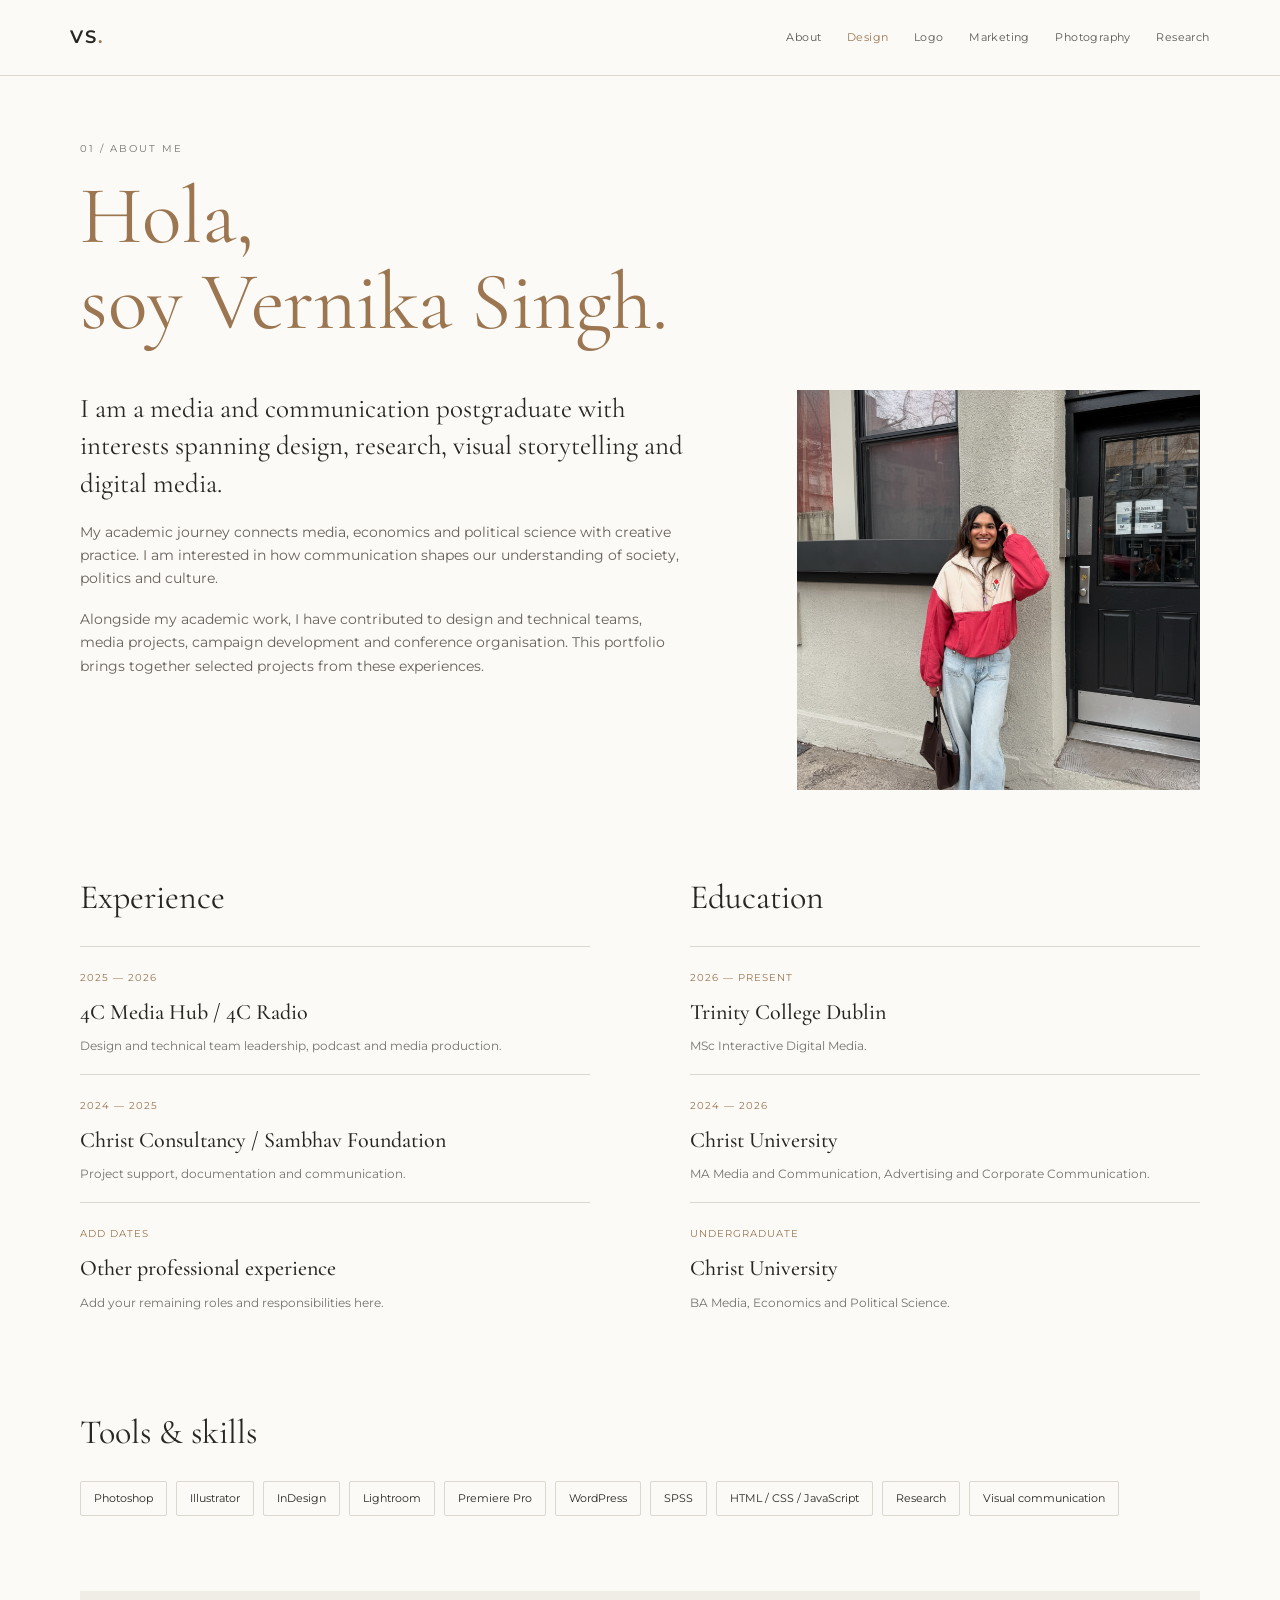
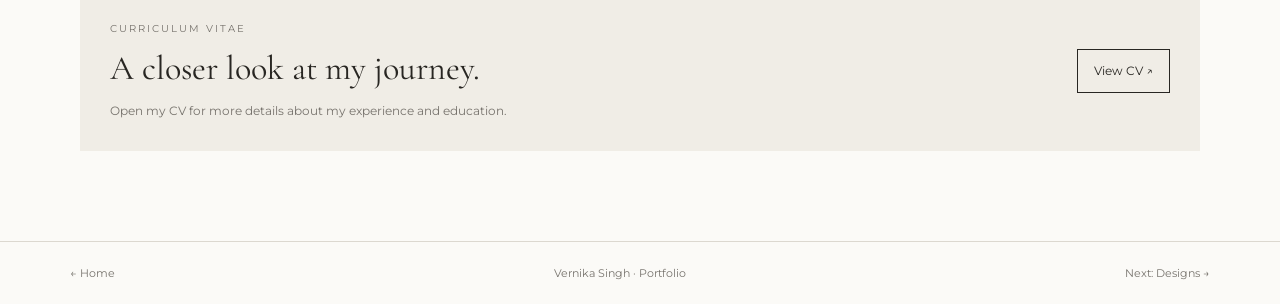
==== about.html @ 8a883cb4 "Initial portfolio website" ====
<!DOCTYPE html>
<html lang="en">
<head>
  <meta charset="UTF-8">
  <meta name="viewport" content="width=device-width, initial-scale=1.0">
  <title>About Me — Vernika Singh</title>
  <link rel="stylesheet" href="style.css">
  <script src="script.js" defer></script>
</head>
<body>

 <!-- HEADER -->

  <header class="site-header">

    <a class="small-mark" href="index.html">VS<span>.</span></a>

    <nav class="main-nav">
      <a href="about.html">About</a>
      <a href="designs.html" class="active">Design</a>
      <a href="logo.html">Logo</a>
      <a href="marketing.html">Marketing</a>
      <a href="photography.html">Photography</a>
      <a href="research.html">Research</a>
    </nav>

  </header>

  <main class="page-shell">
    <p class="eyebrow">01 / ABOUT ME</p>
    <h1 class="script-heading">Hola,<br>soy Vernika Singh.</h1>

    <section class="intro-grid">
      <div>
        <p class="lead">
          I am a media and communication postgraduate with interests
          spanning design, research, visual storytelling and digital media.
        </p>

        <p>
          My academic journey connects media, economics and political
          science with creative practice. I am interested in how
          communication shapes our understanding of society, politics
          and culture.
        </p>

        <p>
          Alongside my academic work, I have contributed to design and
          technical teams, media projects, campaign development and
          conference organisation. This portfolio brings together
          selected projects from these experiences.
        </p>
      </div>

      
<div class="portrait-placeholder">
 <img
  src="./images/portrait.jpeg"
  alt="Portrait of Vernika Singh"
  class="about-photo"
>
</div>
    </section>

    <section class="resume-grid">
      <div>
        <h2>Experience</h2>

        <article class="resume-item">
          <span class="date">2025 — 2026</span>
          <h3>4C Media Hub / 4C Radio</h3>
          <p>Design and technical team leadership, podcast and media production.</p>
        </article>

        <article class="resume-item">
          <span class="date">2024 — 2025</span>
          <h3>Christ Consultancy / Sambhav Foundation</h3>
          <p>Project support, documentation and communication.</p>
        </article>

        <article class="resume-item">
          <span class="date">Add dates</span>
          <h3>Other professional experience</h3>
          <p>Add your remaining roles and responsibilities here.</p>
        </article>
      </div>

      <div>
        <h2>Education</h2>

        <article class="resume-item">
          <span class="date">2026 — Present</span>
          <h3>Trinity College Dublin</h3>
          <p>MSc Interactive Digital Media.</p>
        </article>

        <article class="resume-item">
          <span class="date">2024 — 2026</span>
          <h3>Christ University</h3>
          <p>MA Media and Communication, Advertising and Corporate Communication.</p>
        </article>

        <article class="resume-item">
          <span class="date">Undergraduate</span>
          <h3>Christ University</h3>
          <p>BA Media, Economics and Political Science.</p>
        </article>
      </div>
    </section>

    <section class="skills-section">
      <h2>Tools &amp; skills</h2>
      <div class="tag-list">
        <span>Photoshop</span>
        <span>Illustrator</span>
        <span>InDesign</span>
        <span>Lightroom</span>
        <span>Premiere Pro</span>
        <span>WordPress</span>
        <span>SPSS</span>
        <span>HTML / CSS / JavaScript</span>
        <span>Research</span>
        <span>Visual communication</span>
      </div>
    </section>

    <section class="cv-panel">
      <div>
        <p class="eyebrow">CURRICULUM VITAE</p>
        <h2>A closer look at my journey.</h2>
        <p>Open my CV for more details about my experience and education.</p>
      </div>

      <a
  class="text-button"
  href="documents/VeSingh_CV.pdf"
  target="_blank"
  rel="noopener"
>
  View CV ↗
</a>

    </section>
  </main>

  <footer class="site-footer">
    <a href="index.html">← Home</a>
    <span>Vernika Singh · Portfolio</span>
    <a href="designs.html">Next: Designs →</a>
  </footer>

</body>
</html>
---- style.css ----
@import url('https://fonts.googleapis.com/css2?family=Cormorant+Garamond:wght@300;400;500;600;700&family=Montserrat:wght@300;400;500;600;700&display=swap');

/* COLOURS AND BASIC SETTINGS */

:root {
  --paper: #fbfaf7;
  --ink: #282622;
  --muted: #77736d;
  --line: #dcd8d0;
  --accent: #9b7651;
  --wine: #5d2827;
}

* {
  box-sizing: border-box;
  margin: 0;
  padding: 0;
}

html {
  scroll-behavior: smooth;
}

body {
  background: var(--paper);
  color: var(--ink);
  font-family: 'Montserrat', sans-serif;
  font-size: 14px;
  line-height: 1.65;
}

a {
  color: inherit;
  text-decoration: none;
}

button {
  font: inherit;
}

/* NAVIGATION */

.topbar {
  min-height: 76px;
  padding: 18px 5.5%;
  display: flex;
  align-items: center;
  justify-content: space-between;
  gap: 28px;
  border-bottom: 1px solid var(--line);
  background: rgba(251, 250, 247, 0.96);
}

.small-mark {
  font-size: 18px;
  letter-spacing: 2px;
  font-weight: 600;
  flex-shrink: 0;
}

.small-mark span {
  color: var(--accent);
}

.site-nav {
  display: flex;
  align-items: center;
  gap: clamp(12px, 2vw, 30px);
  flex-wrap: wrap;
}

.site-nav a {
  font-size: 11px;
  letter-spacing: 0.4px;
  color: #5c5852;
}

.site-nav a:hover,
.site-nav a[aria-current="page"] {
  color: var(--accent);
}

.menu-toggle {
  display: none;
  background: none;
  border: 1px solid var(--line);
  padding: 6px 10px;
  cursor: pointer;
}

/* HOMEPAGE COVER */

.cover {
  min-height: calc(100vh - 76px);
  max-width: 1100px;
  margin: auto;
  padding: 7vh 7% 30px;
  display: flex;
  flex-direction: column;
  justify-content: center;
}

.cover-kicker,
.eyebrow {
  font-size: 10px;
  letter-spacing: 2px;
  color: var(--muted);
  text-transform: uppercase;
}

.cover-kicker {
  text-align: center;
  margin-bottom: 28px;
}

.cover-title {
  position: relative;
  width: min(650px, 100%);
  margin: 0 auto 38px;
  font-family: 'Cormorant Garamond', serif;
  font-weight: 300;
  line-height: 0.7;
  letter-spacing: -5px;
}

.cover-title .port,
.cover-title .folio {
  display: block;
  font-size: clamp(90px, 18vw, 190px);
  font-weight: 300;
}

.cover-title .port {
  padding-left: 10%;
}

.cover-title .folio {
  text-align: right;
  padding-right: 5%;
}

.cover-title .year {
  font-family: 'Montserrat', sans-serif;
  font-size: 15px;
  letter-spacing: 1px;
  vertical-align: top;
  margin-left: 12px;
  color: var(--accent);
}

.cover-name {
  display: block;
  text-align: center;
  font-family: 'Montserrat', sans-serif;
  font-size: 10px;
  letter-spacing: 5px;
  margin-top: 36px;
}

.cover-index {
  display: grid;
  grid-template-columns: repeat(3, 1fr);
  gap: 12px 24px;
  border-top: 1px solid var(--line);
  padding-top: 22px;
  max-width: 690px;
  width: 100%;
  margin: 0 auto;
}

.cover-index a {
  font-family: 'Cormorant Garamond', serif;
  font-size: 18px;
}

.cover-index a:hover {
  color: var(--accent);
}

.cover-footer {
  display: flex;
  justify-content: space-between;
  gap: 20px;
  border-top: 1px solid var(--line);
  margin-top: 45px;
  padding-top: 14px;
  color: var(--muted);
  font-size: 10px;
}

/* SHARED PAGE LAYOUT */

.page-shell {
  width: min(1120px, 89%);
  margin: 0 auto;
  padding: 65px 0 90px;
}

/* MAIN HEADINGS â€” CORMORANT GARAMOND */

.script-heading {
  font-family: 'Cormorant Garamond', serif;
  font-weight: 400;
  font-size: clamp(48px, 7vw, 82px);
  line-height: 1.05;
  color: var(--accent);
  margin: 15px 0 22px;
}

.page-intro {
  font-family: 'Cormorant Garamond', serif;
  font-size: 25px;
  max-width: 620px;
  line-height: 1.4;
  color: #575149;
  margin: 0 0 54px;
}

/* ABOUT PAGE */

.intro-grid {
  display: grid;
  grid-template-columns: 1.2fr 0.8fr;
  gap: 10%;
  align-items: start;
  margin: 45px 0 80px;
}

.intro-grid p {
  margin: 0 0 18px;
  color: #666159;
  max-width: 650px;
}

.intro-grid .lead {
  font-family: 'Cormorant Garamond', serif;
  font-size: 27px;
  line-height: 1.4;
  color: var(--ink);
}

.portrait-placeholder {
  min-height: 330px;
  background: #eeebe4;
  display: flex;
  align-items: center;
  justify-content: center;
  flex-direction: column;
  text-align: center;
  color: var(--muted);
  padding: 25px;
  font-family: 'Cormorant Garamond', serif;
  font-size: 25px;
}

.portrait-placeholder small {
  font-family: 'Montserrat', sans-serif;
  font-size: 11px;
  max-width: 220px;
  margin-top: 12px;
}

.resume-grid {
  display: grid;
  grid-template-columns: 1fr 1fr;
  gap: 9%;
}

.resume-grid h2,
.skills-section h2,
.cv-panel h2 {
  font-family: 'Cormorant Garamond', serif;
  font-size: 34px;
  font-weight: 400;
  margin-bottom: 20px;
}

.resume-item {
  padding: 18px 0;
  border-top: 1px solid var(--line);
}

.resume-item .date {
  font-size: 10px;
  letter-spacing: 1px;
  color: var(--accent);
  text-transform: uppercase;
}

.resume-item h3 {
  font-family: 'Cormorant Garamond', serif;
  font-size: 22px;
  font-weight: 500;
  margin: 6px 0;
}

.resume-item p {
  color: var(--muted);
  font-size: 12px;
}

.skills-section {
  margin-top: 75px;
}

.tag-list {
  display: flex;
  flex-wrap: wrap;
  gap: 9px;
}

.tag-list span {
  border: 1px solid var(--line);
  padding: 7px 13px;
  border-radius: 2px;
  font-size: 11px;
}

.cv-panel {
  display: flex;
  justify-content: space-between;
  align-items: center;
  gap: 25px;
  margin-top: 75px;
  padding: 30px;
  background: #f0ede6;
}

.cv-panel h2 {
  margin: 4px 0;
}

.cv-panel p:not(.eyebrow) {
  color: var(--muted);
  font-size: 12px;
}

.text-button {
  border: 1px solid var(--ink);
  padding: 11px 16px;
  white-space: nowrap;
  font-size: 12px;
}

.text-button:hover {
  background: var(--ink);
  color: white;
}

/* PORTFOLIO GALLERIES */

.portfolio-tools {
  display: flex;
  justify-content: space-between;
  border-top: 1px solid var(--line);
  padding: 13px 0;
  margin-bottom: 28px;
  color: var(--muted);
  font-size: 10px;
  letter-spacing: 1.3px;
}

.work-grid {
  display: grid;
  grid-template-columns: repeat(2, minmax(0, 1fr));
  gap: 55px 26px;
}

.work-card {
  min-width: 0;
}

.image-button {
  position: relative;
  display: block;
  width: 100%;
  aspect-ratio: 4 / 3;
  background: #efede7;
  border: 0;
  overflow: hidden;
  cursor: pointer;
  text-align: center;
}

.image-button img {
  width: 100%;
  height: 100%;
  object-fit: cover;
  transition: transform 0.5s ease;
}

.image-button:hover img {
  transform: scale(1.035);
}

.image-placeholder {
  position: absolute;
  inset: 0;
  display: flex;
  align-items: center;
  justify-content: center;
  flex-direction: column;
  color: #827b70;
  font-family: 'Cormorant Garamond', serif;
  font-size: 25px;
}

.image-placeholder small {
  font-family: 'Montserrat', sans-serif;
  font-size: 10px;
  margin-top: 8px;
}

.image-overlay {
  position: absolute;
  right: 14px;
  bottom: 14px;
  background: rgba(251, 250, 247, 0.93);
  padding: 7px 11px;
  font-size: 11px;
  opacity: 0;
  transition: opacity 0.2s;
}

.image-button:hover .image-overlay,
.image-button:focus-visible .image-overlay {
  opacity: 1;
}

.work-caption {
  display: flex;
  justify-content: space-between;
  gap: 15px;
  margin-top: 15px;
}

.work-caption h2 {
  font-family: 'Cormorant Garamond', serif;
  font-size: 25px;
  font-weight: 400;
  line-height: 1.2;
}

.work-caption p {
  font-size: 11px;
  color: var(--muted);
  margin-top: 4px;
}

.work-caption > span {
  font-size: 10px;
  color: var(--muted);
}

.work-description {
  font-size: 12px;
  color: var(--muted);
  max-width: 480px;
  margin-top: 12px;
}

/* FOOTER */

.site-footer {
  border-top: 1px solid var(--line);
  padding: 22px 5.5%;
  display: flex;
  align-items: center;
  justify-content: space-between;
  gap: 15px;
  font-size: 11px;
  color: var(--muted);
}

.site-footer a:hover {
  color: var(--accent);
}

/* PROJECT POP-UP */

.project-modal {
  border: 0;
  padding: 0;
  width: min(850px, 92vw);
  max-height: 90vh;
  margin: auto;
  background: var(--paper);
  color: var(--ink);
}

.project-modal::backdrop {
  background: rgba(30, 26, 23, 0.72);
}

.project-modal > img {
  display: block;
  width: 100%;
  max-height: 58vh;
  object-fit: contain;
  background: #eeebe4;
}

.modal-close {
  position: sticky;
  float: right;
  top: 10px;
  margin: 10px 10px 0 0;
  z-index: 2;
  width: 35px;
  height: 35px;
  border: 0;
  border-radius: 50%;
  background: var(--paper);
  font-size: 22px;
  cursor: pointer;
}

.modal-text {
  padding: 25px 30px 32px;
}

.modal-text h2 {
  font-family: 'Cormorant Garamond', serif;
  font-size: 35px;
  font-weight: 400;
  margin: 5px 0 10px;
}

.modal-text > p:last-child {
  color: var(--muted);
  max-width: 650px;
}

/* MOBILE RESPONSIVENESS */

@media (max-width: 760px) {
  .topbar {
    position: relative;
    flex-wrap: wrap;
  }

  .menu-toggle {
    display: block;
  }

  .site-nav {
    display: none;
    width: 100%;
    flex-direction: column;
    align-items: flex-start;
    padding: 12px 0;
  }

  .site-nav.open {
    display: flex;
  }

  .cover {
    padding-top: 9vh;
  }

  .cover-title {
    letter-spacing: -3px;
  }

  .cover-index {
    grid-template-columns: repeat(2, 1fr);
  }

  .cover-footer {
    flex-direction: column;
    gap: 5px;
  }

  .page-shell {
    padding-top: 45px;
  }

  .intro-grid,
  .resume-grid {
    grid-template-columns: 1fr;
    gap: 35px;
  }

  .portrait-placeholder {
    min-height: 260px;
  }

  .work-grid {
    grid-template-columns: 1fr;
    gap: 38px;
  }

  .page-intro {
    font-size: 22px;
    margin-bottom: 35px;
  }

  .cv-panel {
    align-items: flex-start;
    flex-direction: column;
  }

  .site-footer {
    flex-wrap: wrap;
  }
}

/* REDUCE ANIMATIONS WHEN REQUESTED BY THE DEVICE */

@media (prefers-reduced-motion: reduce) {
  html {
    scroll-behavior: auto;
  }

  *,
  *::before,
  *::after {
    transition: none !important;
  }
}
.small-mark {
  cursor: pointer;
  transition: color 0.2s ease;
}

.small-mark:hover {
  color: var(--accent);
}

/* About page portrait */

.portrait-placeholder {
  padding: 0;
  overflow: hidden;
  min-height: 330px;
}

.about-photo {
  display: block;
  width: 100%;
  height: 400px;
  object-fit: cover;
  object-position: center;
}
.image-overlay {
  display: none !important;
}

/* =========================================
   LOGO PORTFOLIO
========================================= */

/* Main logo page spacing */
.logo-page {
  width: 100%;
  padding: 0 5.5%;
  box-sizing: border-box;
}

/* Logo grid */
.logo-grid {
  display: grid;
  grid-template-columns: repeat(3, minmax(0, 1fr));
  align-items: start;
  column-gap: 30px;
  row-gap: 55px;
  width: 100%;
}

/* Individual logo cards */
.logo-card {
  width: 100%;
  min-width: 0;
  align-self: start;
}

/* Logo image containers */
.logo-trigger {
  display: flex;
  align-items: center;
  justify-content: center;

  width: 100%;
  aspect-ratio: 4 / 3;

  padding: 25px;
  margin: 0;

  border: none;
  background: #e9e4dc;

  cursor: pointer;
  overflow: hidden;
  box-sizing: border-box;
}

/* Individual logo images */
.logo-trigger img {
  display: block;

  width: 100%;
  height: 100%;

  object-fit: contain;
  object-position: center;

  transition: transform 0.6s ease;
}

/* Hover effect */
.logo-trigger:hover img {
  transform: scale(1.035);
}

/* Logo project labels */
.logo-index {
  font-family: 'Montserrat', sans-serif;
  font-size: 9px;
  font-weight: 400;
  letter-spacing: 1.5px;
  line-height: 1.6;

  color: #9b8068;

  margin-top: 15px;
}

/* =========================================
   LOGO MODAL
========================================= */

.logo-modal {
  display: none;

  position: fixed;
  inset: 0;

  z-index: 1000;

  align-items: center;
  justify-content: center;

  padding: 30px;
}

.logo-modal.active {
  display: flex;
}

/* Dark background behind modal */
.logo-modal-backdrop {
  position: absolute;
  inset: 0;

  background: rgba(25, 22, 19, 0.85);
}

/* Modal content */
.logo-modal-content {
  position: relative;
  z-index: 2;

  width: 100%;
  max-width: 1000px;
  max-height: 90vh;

  overflow-y: auto;

  padding: 45px;

  background: #f5f2ed;
  box-sizing: border-box;
}

/* Close button */
.modal-close {
  position: absolute;

  top: 18px;
  right: 22px;

  border: none;
  background: transparent;

  color: #302820;

  font-size: 30px;
  cursor: pointer;
}

/* Modal category */
#modalCategory {
  font-family: 'Montserrat', sans-serif;
  font-size: 10px;
  letter-spacing: 2px;
  text-transform: uppercase;

  color: #9b8068;

  margin-bottom: 12px;
}

/* Modal title */
#modalTitle {
  font-family: 'Cormorant Garamond', serif;
  font-size: 38px;
  font-weight: 500;

  color: #302820;

  margin-bottom: 18px;
}

/* Modal description */
#modalDescription {
  font-family: 'Montserrat', sans-serif;
  font-size: 13px;
  line-height: 1.9;

  color: #62594f;

  max-width: 700px;
  margin-bottom: 30px;
}

/* Additional project images */
#modalGallery {
  display: grid;

  grid-template-columns: repeat(2, minmax(0, 1fr));
  gap: 18px;

  margin-top: 25px;
}

#modalGallery img {
  display: block;

  width: 100%;
  height: auto;
  max-height: 450px;

  object-fit: contain;

  background: #e9e4dc;
}

/* Modal navigation */
#previousProject,
#nextProject {
  border: 1px solid #9b8068;

  background: transparent;
  color: #302820;

  padding: 12px 20px;

  font-family: 'Montserrat', sans-serif;
  font-size: 10px;
  letter-spacing: 1px;
  text-transform: uppercase;

  cursor: pointer;

  transition: background 0.3s ease, color 0.3s ease;
}

#previousProject:hover,
#nextProject:hover {
  background: #302820;
  color: #f5f2ed;
}

/* Project counter */
#projectCounter {
  font-family: 'Montserrat', sans-serif;
  font-size: 10px;
  letter-spacing: 1px;

  color: #9b8068;
}

/* =========================================
   TABLET RESPONSIVENESS
========================================= */

@media (max-width: 950px) {

  .logo-grid {
    grid-template-columns: repeat(2, minmax(0, 1fr));
    column-gap: 25px;
    row-gap: 40px;
  }

  .logo-page {
    padding: 0 4%;
  }

  .logo-modal-content {
    padding: 35px;
  }

}

/* =========================================
   MOBILE RESPONSIVENESS
========================================= */

@media (max-width: 600px) {

  .logo-grid {
    grid-template-columns: 1fr;
    gap: 35px;
  }

  .logo-page {
    padding: 0 5%;
  }

  .logo-trigger {
    padding: 20px;
  }

  .logo-modal {
    padding: 12px;
  }

  .logo-modal-content {
    padding: 35px 20px;
  }

  #modalTitle {
    font-size: 30px;
  }

  #modalGallery {
    grid-template-columns: 1fr;
  }

  #previousProject,
  #nextProject {
    padding: 10px 14px;
  }

}


/* =================================
   MARKETING PAGE
================================= */

.marketing-page {
  max-width: 1400px;
  margin: 0 auto;
  padding: 75px 7% 100px;
}

/* Introduction */

.marketing-intro {
  max-width: 700px;
  margin-bottom: 75px;
}

.marketing-intro .eyebrow {
  font-size: 10px;
  letter-spacing: 2px;
  color: #9b8068;
  margin-bottom: 18px;
}

.marketing-intro h1 {
  font-family: 'Cormorant Garamond', serif;
  font-size: clamp(60px, 8vw, 100px);
  font-weight: 400;
  line-height: 1;
  margin: 0;
}

.marketing-intro h1 span {
  color: #a17c59;
}

.marketing-intro > p:last-child {
  max-width: 500px;
  font-size: 13px;
  line-height: 1.9;
  color: #77716b;
  margin-top: 22px;
}

/* Project grid */

.marketing-grid {
  display: grid;
  grid-template-columns: repeat(2, minmax(0, 1fr));
  gap: 65px 35px;
}

.marketing-card {
  min-width: 0;
}

.marketing-number {
  display: block;
  font-size: 9px;
  letter-spacing: 1.8px;
  color: #9b8068;
  margin-bottom: 15px;
}

/* PDF thumbnail boxes */

.marketing-document {
  width: 100%;
  height: 320px;
  background: transparent;
  border: none;
  overflow: hidden;
  position: relative;
}

.marketing-document a {
  display: block;
  width: 100%;
  height: 100%;
}

.marketing-document img {
  display: block;
  width: 100%;
  height: 100%;
  object-fit: cover;
  object-position: center;
  transition: transform 0.4s ease;
}

.marketing-document:hover img {
  transform: scale(1.02);
}

/* Project information */

.marketing-card-info {
  display: flex;
  flex-direction: column;
  gap: 18px;
  padding-top: 18px;
}

.marketing-card-info h2 {
  font-family: 'Cormorant Garamond', serif;
  font-size: 29px;
  font-weight: 500;
  margin: 0 0 8px;
  color: #332c26;
}

.marketing-card-info p {
  font-size: 11px;
  line-height: 1.8;
  color: #77716b;
  margin: 0;
}

/* PDF links */

.marketing-actions {
  display: flex;
  align-items: center;
  gap: 25px;
  padding-top: 14px;
  border-top: 1px solid #ded8cf;
}

.marketing-actions a {
  font-family: 'Montserrat', sans-serif;
  font-size: 10px;
  letter-spacing: 0.4px;
  color: #8b7055;
  text-decoration: none;
  transition: color 0.3s ease;
}

.marketing-actions a:hover {
  color: #332c26;
}

/* Mobile layout */

@media (max-width: 700px) {

  .marketing-page {
    padding: 50px 6% 70px;
  }

  .marketing-intro {
    margin-bottom: 55px;
  }

  .marketing-grid {
    grid-template-columns: 1fr;
    gap: 45px;
  }

  .marketing-document {
    height: 260px;
  }

  .marketing-card-info h2 {
    font-size: 27px;
  }

}


/* =========================================
   DESIGN PAGE
========================================= */

.design-page {
  width: 100%;
  max-width: 1600px;
  margin: 0 auto;
  padding: 75px 5.5% 100px;
  box-sizing: border-box;
  background: #fbfaf7;
}


/* INTRODUCTION */

.design-intro {
  max-width: 750px;
  margin-bottom: 100px;
}

.design-intro .eyebrow,
.section-number {
  font-family: 'Montserrat', sans-serif;
  font-size: 10px;
  font-weight: 400;
  letter-spacing: 2px;
  color: #9b8068;
  margin-bottom: 18px;
}

.design-intro h1 {
  font-family: 'Cormorant Garamond', serif;
  font-size: clamp(60px, 8vw, 100px);
  font-weight: 400;
  line-height: 1;
  color: #332c26;
  margin: 0;
}

.design-intro h1 span,
.design-section-heading h2 span {
  color: #a17c59;
}

.design-intro > p:last-child,
.design-section-heading > p:last-child {
  max-width: 550px;
  font-family: 'Montserrat', sans-serif;
  font-size: 12px;
  line-height: 1.9;
  color: #77716b;
  margin-top: 22px;
}


/* SECTION LAYOUT */

.design-section {
  margin-bottom: 120px;
}

.design-section-heading {
  max-width: 750px;
  margin-bottom: 45px;
}

.design-section-heading h2 {
  font-family: 'Cormorant Garamond', serif;
  font-size: clamp(45px, 6vw, 68px);
  font-weight: 400;
  line-height: 1.05;
  color: #332c26;
  margin: 0;
}


/* PODCAST COVER GRID */

.design-cover-grid {
  display: grid;
  grid-template-columns: repeat(4, minmax(0, 1fr));
  column-gap: 25px;
  row-gap: 55px;
}

.design-card {
  min-width: 0;
}

.design-card img {
  display: block;
  width: 100%;
  aspect-ratio: 1 / 1;
  object-fit: cover;
  object-position: center;
  border: none;
  border-radius: 0;
}

.design-card-info {
  padding-top: 16px;
}

.design-card-info > span,
.poster-info > span {
  display: block;
  font-family: 'Montserrat', sans-serif;
  font-size: 9px;
  letter-spacing: 1.5px;
  color: #9b8068;
  margin-bottom: 9px;
}

.design-card-info h3,
.poster-info h3 {
  font-family: 'Cormorant Garamond', serif;
  font-size: 25px;
  font-weight: 500;
  color: #332c26;
  margin: 0 0 8px;
}

.design-card-info p,
.poster-info p {
  font-family: 'Montserrat', sans-serif;
  font-size: 11px;
  line-height: 1.9;
  color: #77716b;
  margin: 0;
}


/* WEBSITE GRID */

.website-grid {
  display: grid;
  grid-template-columns: repeat(2, minmax(0, 1fr));
  gap: 65px 35px;
}

.website-card {
  min-width: 0;
}

.website-image {
  width: 100%;
  aspect-ratio: 16 / 10;
  overflow: hidden;
  background: #eee9e1;
}

.website-image img {
  display: block;
  width: 100%;
  height: 100%;
  object-fit: cover;
  object-position: top center;
  transition: transform 0.4s ease;
}

.website-card:hover .website-image img {
  transform: scale(1.02);
}

.website-info {
  padding-top: 20px;
}

.website-info > span {
  font-family: 'Montserrat', sans-serif;
  font-size: 9px;
  letter-spacing: 1.5px;
  color: #9b8068;
}

.website-info h3 {
  font-family: 'Cormorant Garamond', serif;
  font-size: 32px;
  font-weight: 500;
  color: #332c26;
  margin: 10px 0;
}

.website-info p {
  max-width: 500px;
  font-family: 'Montserrat', sans-serif;
  font-size: 11px;
  line-height: 1.9;
  color: #77716b;
  margin: 0 0 18px;
}

.website-info a {
  display: inline-block;
  font-family: 'Montserrat', sans-serif;
  font-size: 10px;
  letter-spacing: 0.4px;
  color: #8b7055;
  text-decoration: none;
  border-bottom: 1px solid #c9b9a7;
  padding-bottom: 5px;
  transition: color 0.3s ease;
}

.website-info a:hover {
  color: #332c26;
}


/* POSTER GRID */

.poster-grid {
  display: grid;
  grid-template-columns: repeat(2, minmax(0, 1fr));
  gap: 65px 35px;
}

.poster-card {
  min-width: 0;
}

.poster-card img {
  display: block;
  width: 100%;
  height: auto;
  border: none;
  border-radius: 0;
  margin: 0;
  padding: 0;
}

.poster-info {
  padding-top: 17px;
}


/* RESPONSIVE LAYOUT */

@media (max-width: 1000px) {

  .design-cover-grid {
    grid-template-columns: repeat(2, minmax(0, 1fr));
  }

}

@media (max-width: 700px) {

  .design-page {
    padding: 50px 6% 70px;
  }

  .design-intro {
    margin-bottom: 75px;
  }

  .design-section {
    margin-bottom: 85px;
  }

  .design-cover-grid {
    grid-template-columns: repeat(2, minmax(0, 1fr));
    gap: 40px 15px;
  }

  .website-grid,
  .poster-grid {
    grid-template-columns: 1fr;
    gap: 45px;
  }

  .design-section-heading {
    margin-bottom: 30px;
  }

}

/* Photography images - non-clickable */

.work-card .image-button {
  display: block;
  width: 100%;
  padding: 0;
  margin: 0;
  border: none;
  background: transparent;
  cursor: default;
}

.work-card .image-button img {
  display: block;
  width: 100%;
  height: auto;
  cursor: default;
}




/* =====================================================
   FINAL CONSISTENCY FIXES â€” SHARED NAVIGATION & PAGES
   These rules align the newer portfolio pages with the
   original homepage styling above.
===================================================== */

/* Shared navigation used by all interior pages */
.site-header {
  min-height: 76px;
  padding: 18px 5.5%;
  display: flex;
  align-items: center;
  justify-content: space-between;
  gap: 28px;
  border-bottom: 1px solid var(--line);
  background: rgba(251, 250, 247, 0.96);
}

.main-nav {
  display: flex;
  align-items: center;
  justify-content: flex-end;
  gap: clamp(12px, 2vw, 28px);
  flex-wrap: wrap;
}

.main-nav a {
  font-size: 11px;
  letter-spacing: 0.4px;
  color: #5c5852;
  transition: color 0.2s ease;
}

.main-nav a:hover,
.main-nav a.active {
  color: var(--accent);
}

/* Research page */
.research-page {
  width: min(1120px, 89%);
  margin: 0 auto;
  padding: 75px 0 90px;
}

.research-intro {
  max-width: 760px;
  margin-bottom: 75px;
}

.research-intro h1 {
  font-family: 'Cormorant Garamond', serif;
  font-size: clamp(60px, 8vw, 100px);
  font-weight: 400;
  line-height: 1;
  color: var(--ink);
  margin: 14px 0 20px;
}

.research-intro h1 span {
  color: var(--accent);
}

.research-intro > p:last-child {
  max-width: 620px;
  color: var(--muted);
  font-size: 13px;
  line-height: 1.9;
}

.research-list {
  border-top: 1px solid var(--line);
}

.research-item {
  display: grid;
  grid-template-columns: 90px minmax(0, 1fr);
  gap: 30px;
  padding: 42px 0 48px;
  border-bottom: 1px solid var(--line);
}

.research-number {
  font-family: 'Cormorant Garamond', serif;
  font-size: 38px;
  line-height: 1;
  color: var(--accent);
}

.research-content { max-width: 820px; }

.research-type {
  margin-bottom: 12px;
  color: var(--accent);
  font-size: 9px;
  letter-spacing: 1.7px;
}

.research-content h2 {
  margin-bottom: 18px;
  color: var(--ink);
  font-family: 'Cormorant Garamond', serif;
  font-size: clamp(27px, 3.2vw, 38px);
  font-weight: 500;
  line-height: 1.15;
}

.research-premise {
  color: #625d56;
  font-size: 12px;
  line-height: 2;
}

.research-footer {
  margin-top: 45px;
  padding-top: 18px;
  border-top: 1px solid var(--line);
  color: var(--muted);
  font-size: 9px;
  letter-spacing: 2px;
}

/* Logo page: consistent tiles, original logo proportions */
.logo-page {
  max-width: 1400px;
  margin: 0 auto;
  padding: 70px 5.5% 95px;
}

.logo-intro {
  max-width: 720px;
  margin-bottom: 65px;
}

.logo-intro h1 {
  margin: 12px 0 16px;
  font-family: 'Cormorant Garamond', serif;
  font-size: clamp(58px, 8vw, 96px);
  font-weight: 400;
  line-height: 1;
}

.logo-intro h1 span { color: var(--accent); }

.logo-intro-text {
  max-width: 550px;
  color: var(--muted);
  font-size: 13px;
  line-height: 1.9;
}

.logo-grid {
  display: grid;
  grid-template-columns: repeat(3, minmax(0, 1fr));
  align-items: start;
  gap: 48px 28px;
}

.logo-card { min-width: 0; }

.logo-trigger {
  display: flex;
  width: 100%;
  aspect-ratio: 4 / 3;
  align-items: center;
  justify-content: center;
  padding: 24px;
  border: 0;
  background: #e9e4dc;
  overflow: hidden;
  cursor: pointer;
}

.logo-trigger img {
  display: block;
  width: 100%;
  height: 100%;
  object-fit: contain;
  object-position: center;
  transition: transform 0.4s ease;
}

.logo-trigger:hover img { transform: scale(1.035); }

.logo-index {
  margin-top: 13px;
  color: var(--accent);
  font-size: 9px;
  letter-spacing: 1.5px;
}

/* Logo modal visibility is controlled by the .is-open class in script.js */
.logo-modal {
  display: none;
  position: fixed;
  inset: 0;
  z-index: 1000;
  align-items: center;
  justify-content: center;
  padding: 24px;
}

.logo-modal.is-open { display: flex; }
.logo-modal-backdrop { position: absolute; inset: 0; background: rgba(25,22,19,.85); }

.logo-modal-content {
  position: relative;
  z-index: 1;
  width: min(1000px, 100%);
  max-height: 90vh;
  overflow-y: auto;
  padding: 42px;
  background: var(--paper);
}

.logo-modal-content .modal-close {
  position: absolute;
  top: 12px;
  right: 18px;
  float: none;
  margin: 0;
  background: transparent;
  color: var(--ink);
  font-size: 30px;
}

#modalCategory { color: var(--accent); font-size: 9px; letter-spacing: 1.8px; }
#modalTitle { margin: 8px 0 14px; font: 500 38px/1.1 'Cormorant Garamond', serif; }
#modalDescription { max-width: 700px; color: var(--muted); font-size: 12px; line-height: 1.9; }

#modalGallery {
  display: grid;
  grid-template-columns: repeat(2, minmax(0, 1fr));
  gap: 16px;
  margin-top: 25px;
}

#modalGallery img {
  display: block;
  width: 100%;
  max-height: 420px;
  object-fit: contain;
  background: #e9e4dc;
}

.modal-navigation {
  display: flex;
  align-items: center;
  justify-content: space-between;
  gap: 15px;
  margin-top: 28px;
}

#previousProject, #nextProject {
  padding: 10px 16px;
  border: 1px solid var(--accent);
  background: transparent;
  color: var(--ink);
  font-size: 10px;
  cursor: pointer;
}

#previousProject:hover, #nextProject:hover { background: var(--ink); color: white; }
#projectCounter { color: var(--muted); font-size: 10px; letter-spacing: 1px; }

/* Marketing page image and document cards */
.marketing-page { width: min(1400px, 100%); }
.marketing-document { height: auto; min-height: 260px; }
.marketing-document img { height: auto; max-height: 520px; object-fit: contain; background: #eeeae3; }

/* Photography images are deliberately not interactive */
.work-card .image-button { cursor: default; }
.work-card .image-button:hover img { transform: none; }
.work-card .image-button img { display: block; width: 100%; height: auto; object-fit: contain; }

/* Consistent footer layout on interior pages */
.site-footer .footer-contact,
.site-footer .footer-social {
  display: flex;
  align-items: center;
  flex-wrap: wrap;
  gap: 12px 22px;
}

/* Responsive layout for shared and page-specific elements */
@media (max-width: 900px) {
  .site-header { align-items: flex-start; }
  .main-nav { gap: 12px 18px; }
  .logo-grid { grid-template-columns: repeat(2, minmax(0, 1fr)); }
}

@media (max-width: 700px) {
  .site-header { flex-direction: column; gap: 12px; padding: 18px 6%; }
  .main-nav { justify-content: flex-start; }
  .research-page { padding: 48px 0 65px; }
  .research-intro { margin-bottom: 48px; }
  .research-item { grid-template-columns: 45px minmax(0, 1fr); gap: 16px; padding: 30px 0; }
  .research-number { font-size: 29px; }
  .logo-page { padding: 48px 6% 70px; }
  .logo-grid { grid-template-columns: repeat(2, minmax(0, 1fr)); gap: 35px 16px; }
  .logo-trigger { padding: 15px; }
  .logo-modal { padding: 10px; }
  .logo-modal-content { padding: 38px 20px 24px; }
  #modalGallery { grid-template-columns: 1fr; }
  .site-footer { flex-direction: column; align-items: flex-start; }
}

@media (max-width: 480px) {
  .main-nav { gap: 10px 14px; }
  .main-nav a { font-size: 10px; }
  .logo-grid { grid-template-columns: 1fr; }
  .logo-trigger { aspect-ratio: 4 / 3; }
  .modal-navigation { flex-wrap: wrap; }
  .cover-index { grid-template-columns: repeat(2, minmax(0, 1fr)); }
}
/* ========================================
   LOGO PROJECT MODAL
   ======================================== */

/* Modal background */
.logo-modal {
    position: fixed;
    inset: 0;
    z-index: 1000;
    display: none;
    align-items: center;
    justify-content: center;
    padding: 24px;
}

.logo-modal.active {
    display: flex;
}

/* Dark background behind the modal */
.logo-modal-backdrop {
    position: absolute;
    inset: 0;
    background: rgba(35, 28, 23, 0.65);
}

/* Main modal panel */
.logo-modal-content {
    position: relative;
    z-index: 1;
    width: min(760px, 100%);
    max-height: 90vh;
    overflow-y: auto;
    padding: 42px;
    background: #f8f6f1;
    color: #3c3027;
    border: 1px solid #e5ded3;
}

/* Close button */
.logo-modal-content .modal-close {
    position: absolute;
    top: 15px;
    right: 20px;
    border: none;
    background: transparent;
    color: #4a392d;
    font-size: 30px;
    cursor: pointer;
}

/* Project image area */
.modal-gallery {
    display: flex;
    align-items: center;
    justify-content: center;
    min-height: 220px;
    max-height: 40vh;
    margin-bottom: 30px;
    padding: 20px;
    background: #eee9e0;
}

#modalGallery img {
    display: block;
    width: auto;
    height: auto;
    max-width: 100%;
    max-height: 36vh;
    object-fit: contain;
    object-position: center;
    margin: 0 auto;
}

/* Project information */
.modal-project-heading {
    text-align: center;
    max-width: 580px;
    margin: 0 auto 28px;
}

#modalCategory {
    margin-bottom: 10px;
    color: #92765e;
    font-size: 11px;
    letter-spacing: 2px;
    text-transform: uppercase;
}

#modalTitle {
    margin-bottom: 12px;
    color: #3c3027;
    font-family: "Cormorant Garamond", serif;
    font-size: 36px;
    font-weight: 500;
}

#modalDescription {
    color: #75685e;
    font-family: "Montserrat", sans-serif;
    font-size: 13px;
    line-height: 1.8;
}

/* Previous and next controls */
.modal-navigation {
    display: flex;
    align-items: center;
    justify-content: space-between;
    gap: 15px;
    padding-top: 20px;
    border-top: 1px solid #ded5ca;
}

.modal-navigation button {
    padding: 8px 12px;
    border: 1px solid #b8a28d;
    background: transparent;
    color: #4a392d;
    font-family: "Montserrat", sans-serif;
    font-size: 11px;
    cursor: pointer;
    transition: background 0.2s ease, color 0.2s ease;
}

.modal-navigation button:hover {
    background: #4a392d;
    color: #f8f6f1;
}

#projectCounter {
    color: #92765e;
    font-family: "Montserrat", sans-serif;
    font-size: 11px;
    letter-spacing: 1px;
}

/* Mobile layout */
@media (max-width: 600px) {
    .logo-modal {
        padding: 12px;
    }

    .logo-modal-content {
        padding: 45px 20px 24px;
    }

    .modal-gallery {
        min-height: 160px;
        padding: 12px;
    }

    #modalTitle {
        font-size: 29px;
    }

    .modal-navigation button {
        padding: 7px;
        font-size: 10px;
    }
}
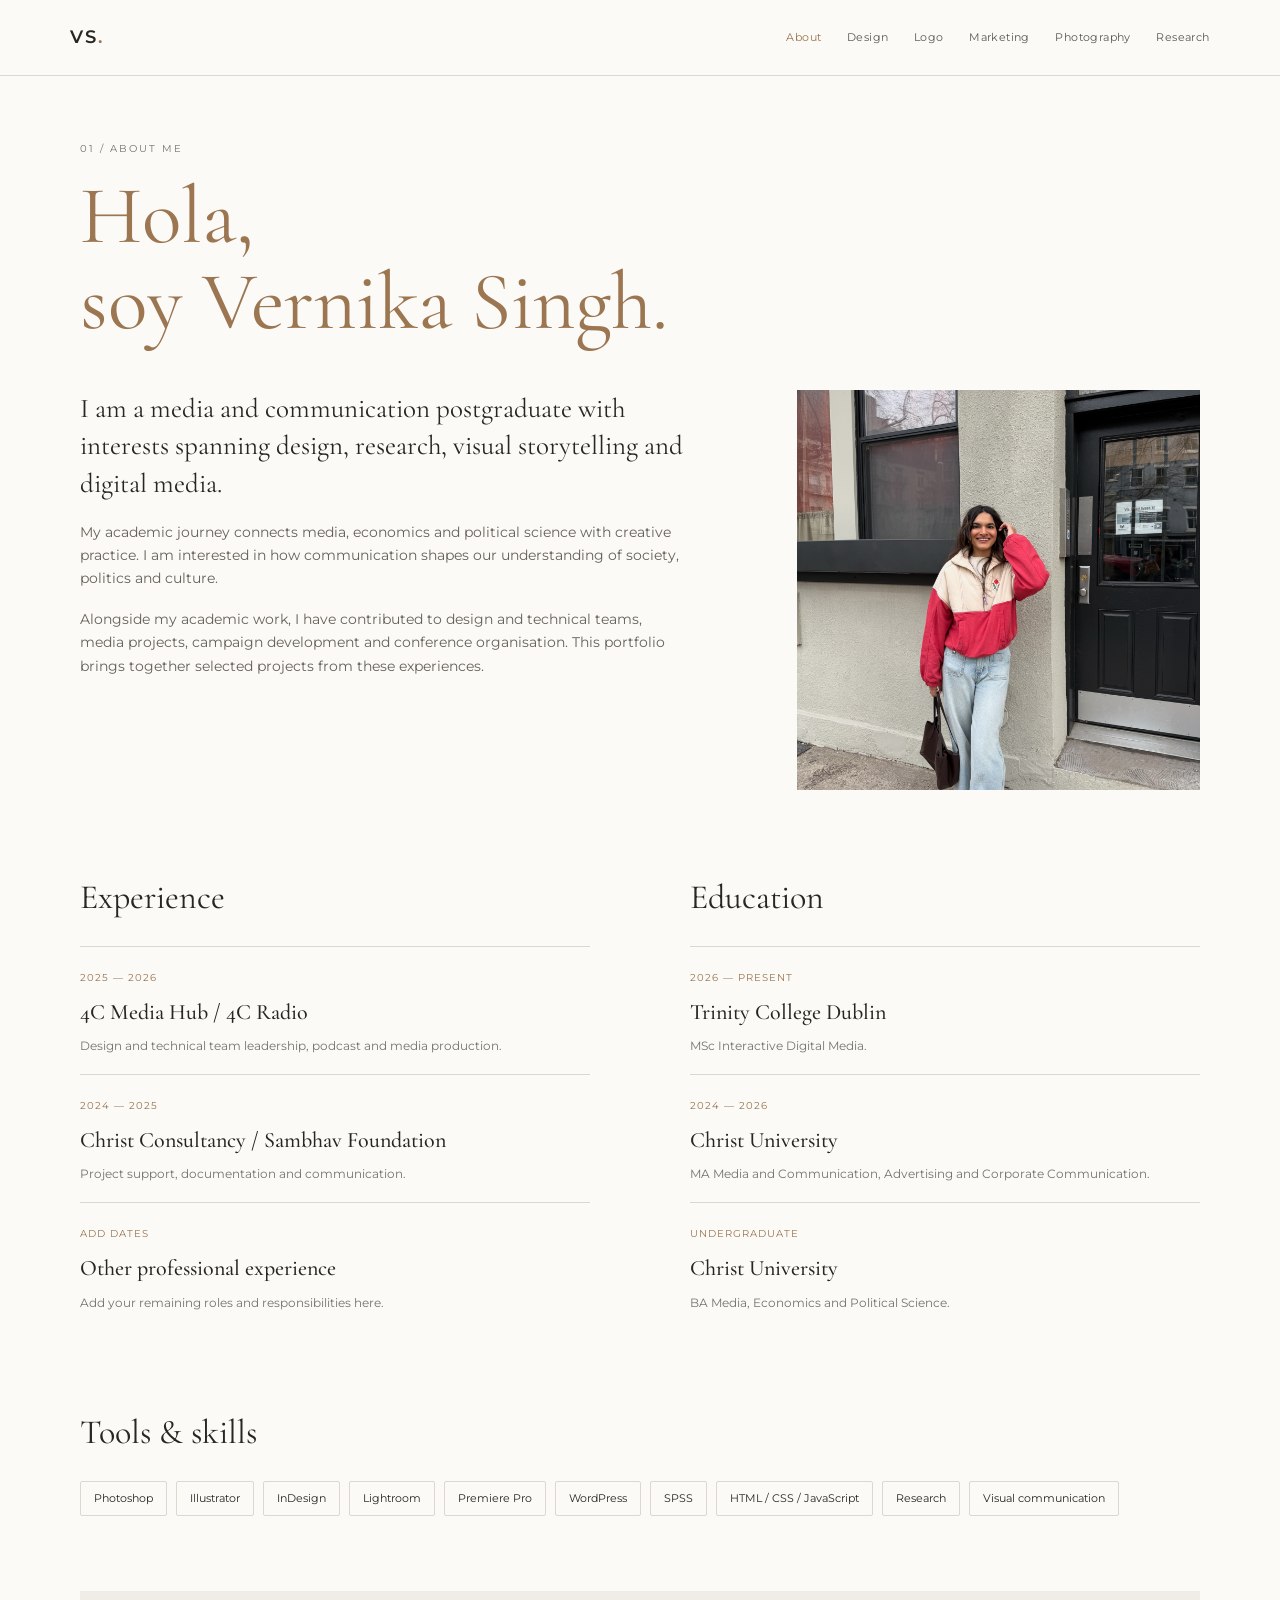
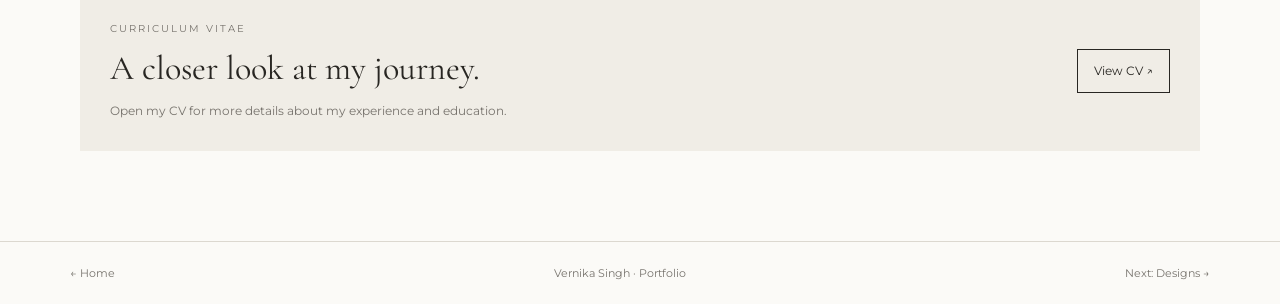
==== commit 2882fdb8: "Fix active navigation on about page" ====
--- a/about.html
+++ b/about.html
@@ -16,14 +16,14 @@
 
     <a class="small-mark" href="index.html">VS<span>.</span></a>
 
-    <nav class="main-nav">
-      <a href="about.html">About</a>
-      <a href="designs.html" class="active">Design</a>
-      <a href="logo.html">Logo</a>
-      <a href="marketing.html">Marketing</a>
-      <a href="photography.html">Photography</a>
-      <a href="research.html">Research</a>
-    </nav>
+   <nav class="main-nav">
+    <a href="about.html" class="active">About</a>
+    <a href="designs.html">Design</a>
+    <a href="logo.html">Logo</a>
+    <a href="marketing.html">Marketing</a>
+    <a href="photography.html">Photography</a>
+    <a href="research.html">Research</a>
+</nav>
 
   </header>
 
--- a/style.css
+++ b/style.css
@@ -1892,5 +1892,18 @@
         font-size: 10px;
     }
 }
-
-
+/* Centre images inside the logo project modal */
+#modalGallery {
+    display: flex !important;
+    align-items: center;
+    justify-content: center;
+    width: 100%;
+    box-sizing: border-box;
+}
+
+#modalGallery img {
+    display: block;
+    margin: 0 auto !important;
+    object-position: center;
+}
+
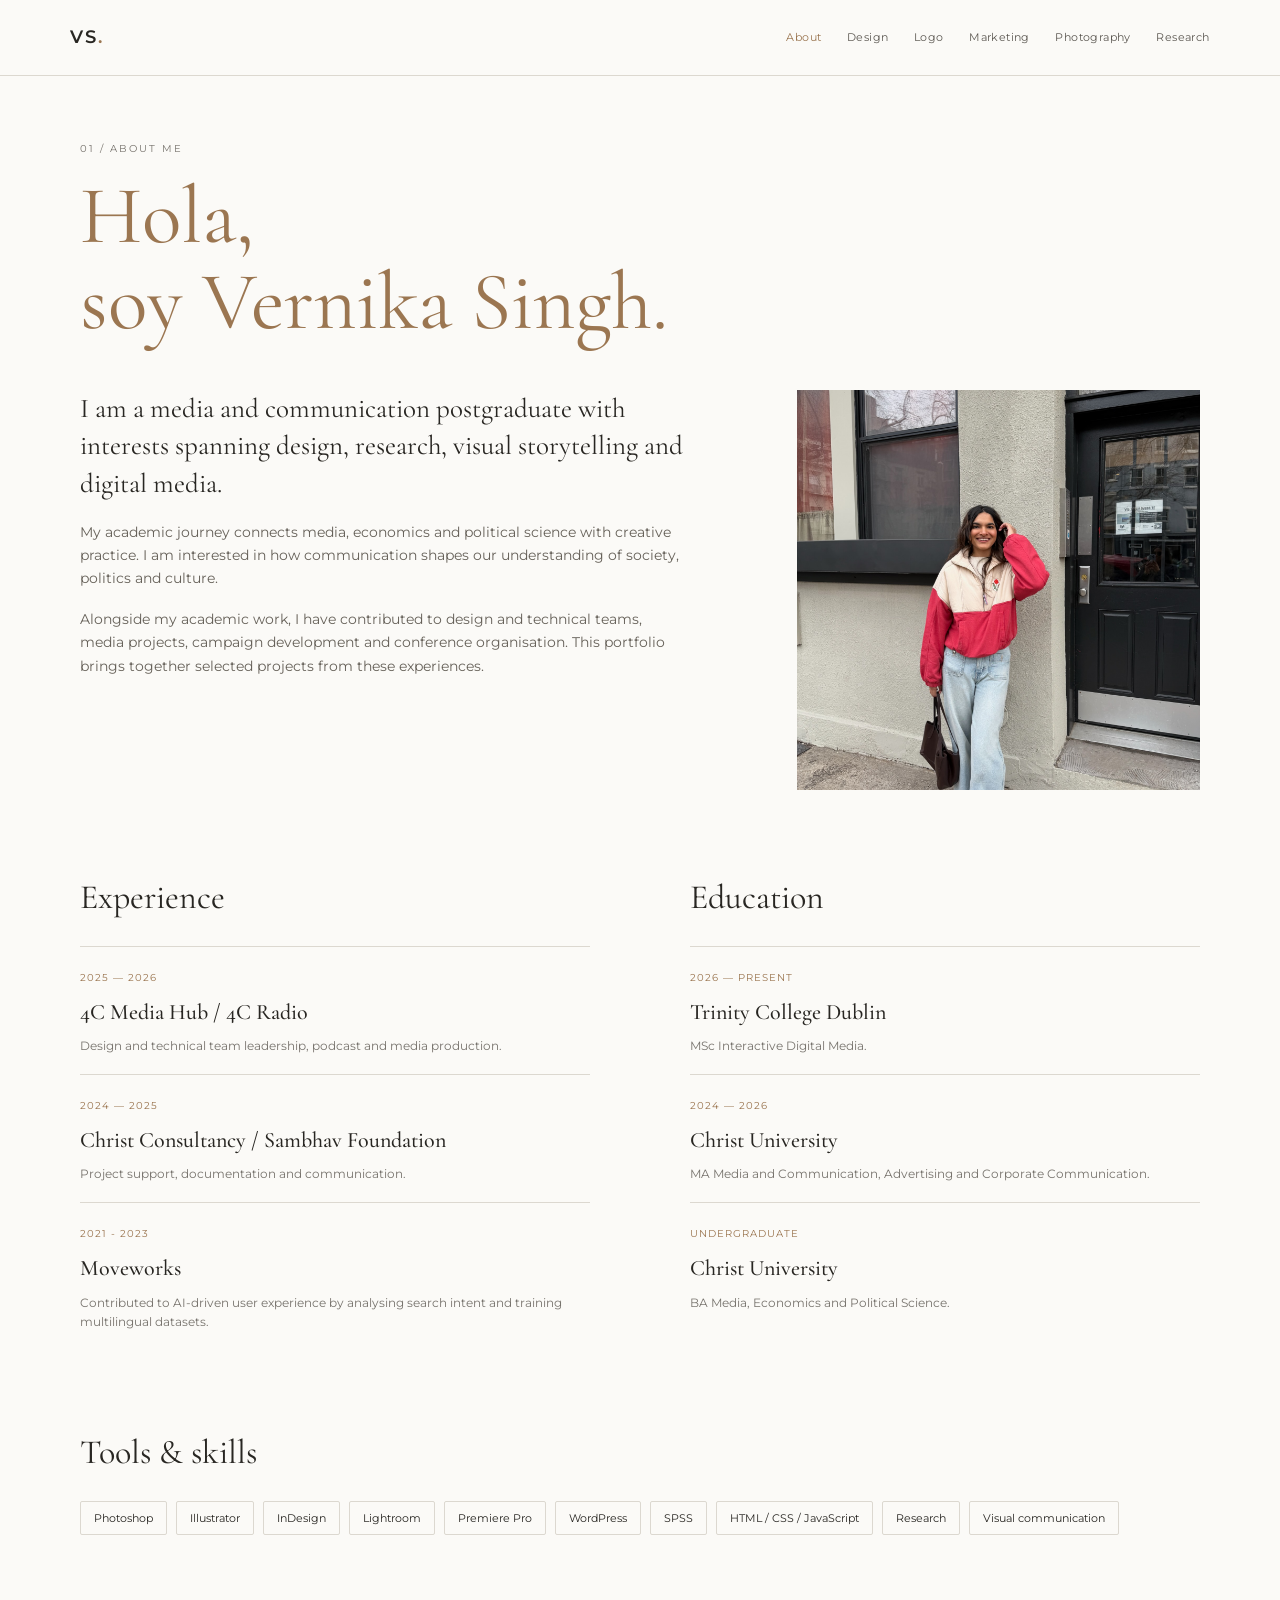
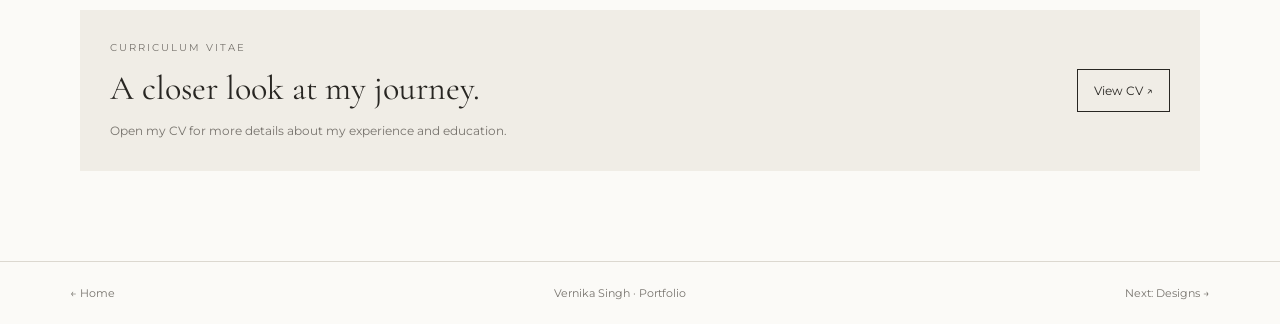
==== commit 2e556de8: "Add Moveworks experience to about page" ====
--- a/about.html
+++ b/about.html
@@ -80,9 +80,9 @@
         </article>
 
         <article class="resume-item">
-          <span class="date">Add dates</span>
-          <h3>Other professional experience</h3>
-          <p>Add your remaining roles and responsibilities here.</p>
+          <span class="date">2021 - 2023</span>
+          <h3>Moveworks</h3>
+          <p>Contributed to AI-driven user experience by analysing search intent and training multilingual datasets.</p>
         </article>
       </div>
 
